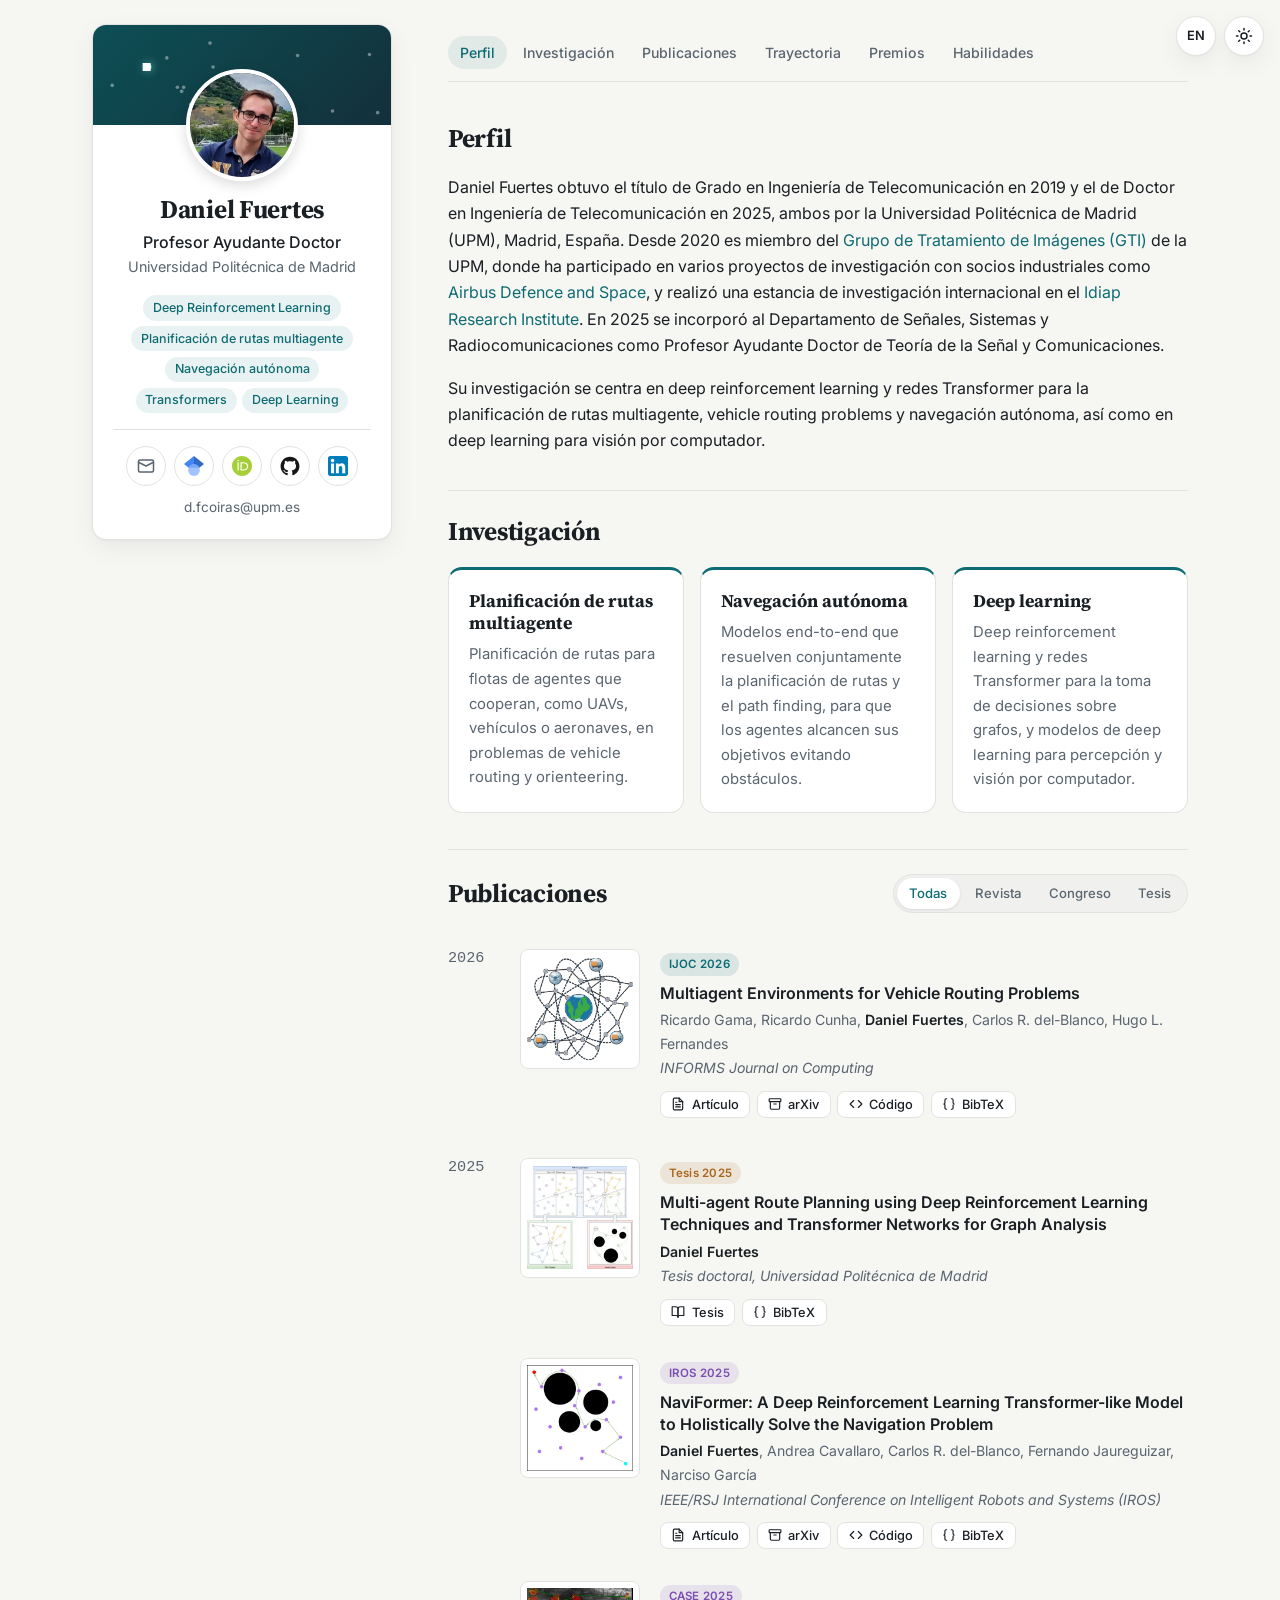
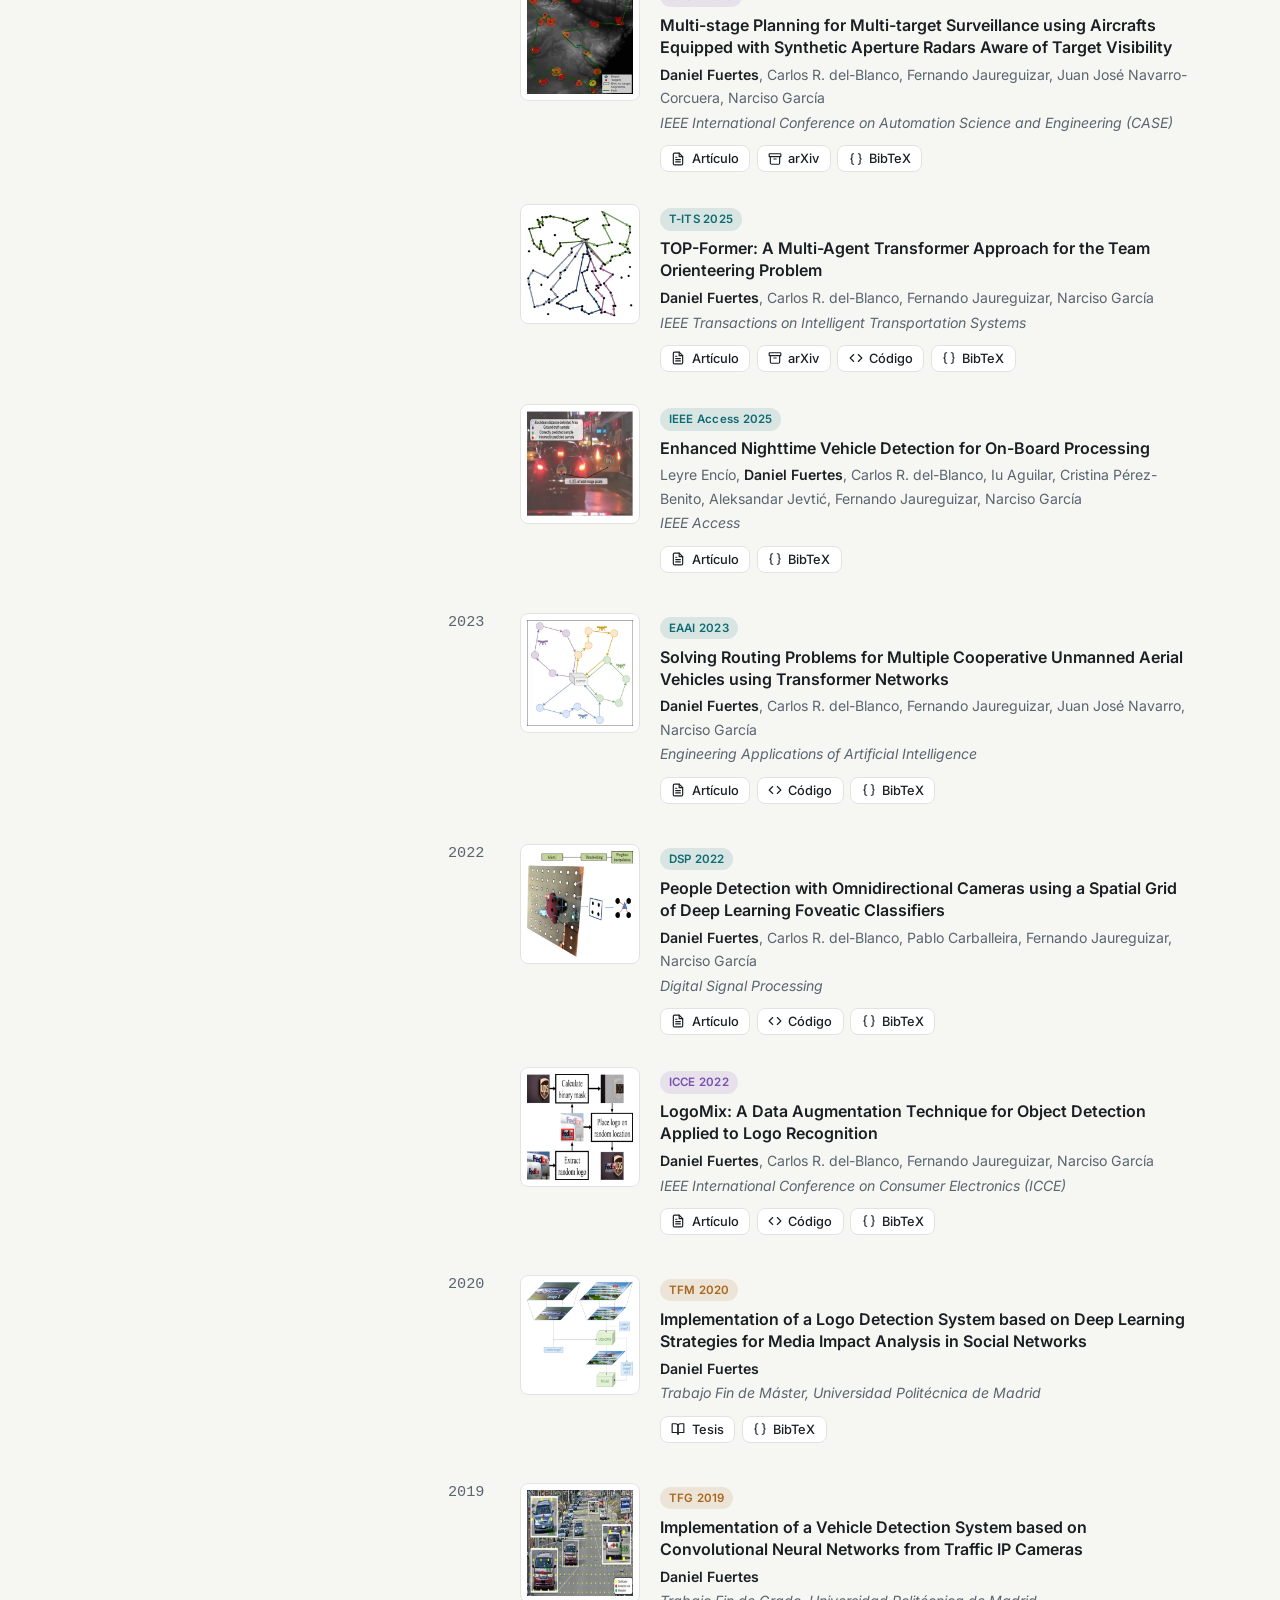
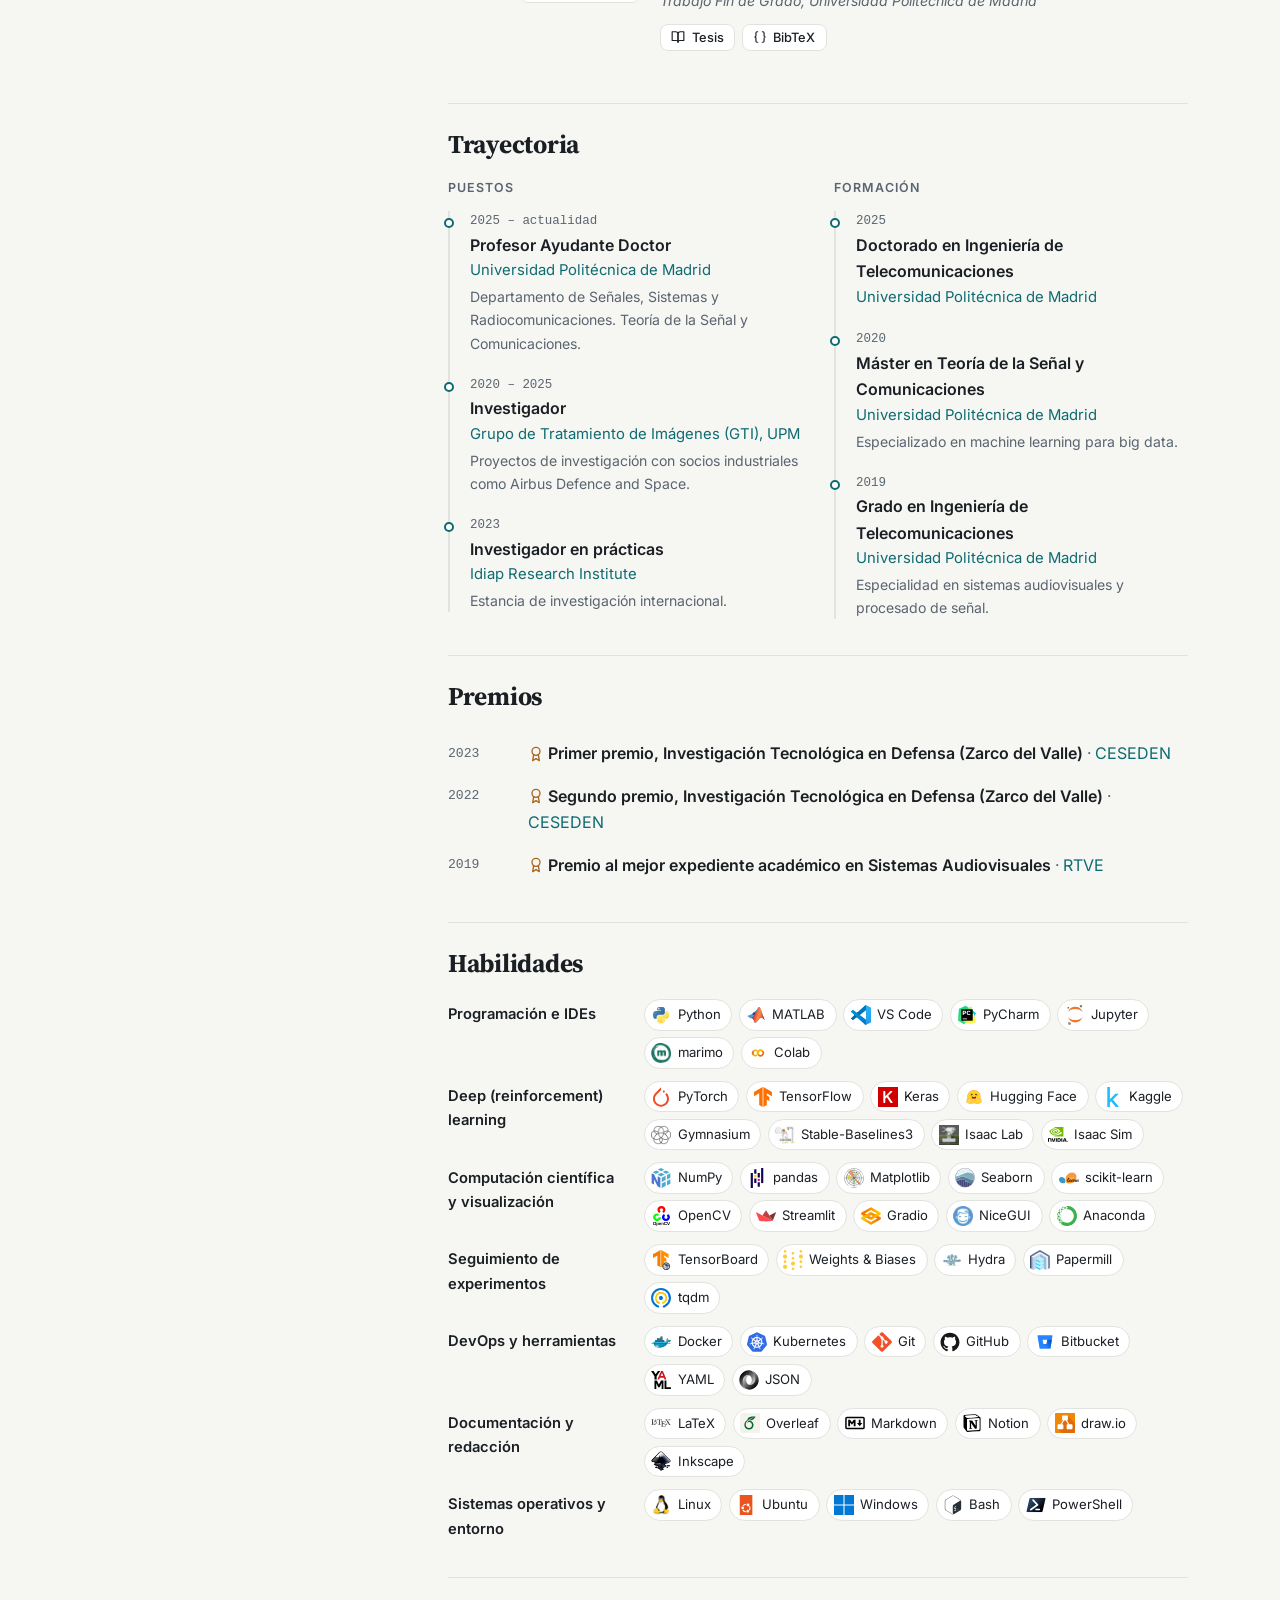
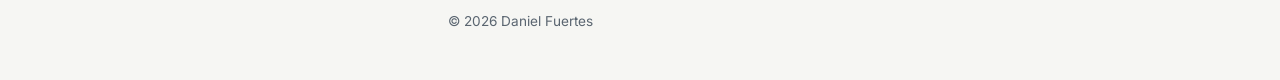
==== es/index.html @ 7e233bfe "feat(i18n): add spanish page with language switch Add es/index.html and an EN/ES button next to the " ====
<!DOCTYPE html>
<html lang="es">
<head>
  <meta charset="utf-8">
  <meta name="viewport" content="width=device-width, initial-scale=1">
  <meta name="color-scheme" content="light dark">
  <script>
    // Apply the saved or system theme before first paint to avoid a flash.
    (function () {
      var saved = localStorage.getItem("theme");
      var dark = saved ? saved === "dark" : window.matchMedia("(prefers-color-scheme: dark)").matches;
      document.documentElement.dataset.theme = dark ? "dark" : "light";
    })();
  </script>

  <!-- Spanish version of index.html: same structure, Spanish metadata and labels. -->
  <title>Daniel Fuertes · Profesor Ayudante Doctor en la UPM</title>
  <meta name="description" content="Daniel Fuertes, Profesor Ayudante Doctor en la Universidad Politécnica de Madrid (UPM). Investigación en deep reinforcement learning, redes Transformer, planificación de rutas multiagente y navegación autónoma.">
  <link rel="canonical" href="https://danifuertes.github.io/es/">
  <link rel="alternate" hreflang="en" href="https://danifuertes.github.io/">
  <link rel="alternate" hreflang="es" href="https://danifuertes.github.io/es/">
  <link rel="alternate" hreflang="x-default" href="https://danifuertes.github.io/">
  <meta property="og:type" content="profile">
  <meta property="og:title" content="Daniel Fuertes">
  <meta property="og:description" content="Profesor Ayudante Doctor en la Universidad Politécnica de Madrid. Deep reinforcement learning, planificación de rutas multiagente y navegación autónoma.">
  <meta property="og:url" content="https://danifuertes.github.io/es/">
  <meta property="og:image" content="https://danifuertes.github.io/assets/img/profile.jpg">
  <meta property="og:locale" content="es_ES">
  <meta name="twitter:card" content="summary">
  <script type="application/ld+json">
  {
    "@context": "https://schema.org",
    "@type": "Person",
    "name": "Daniel Fuertes Coiras",
    "alternateName": "Daniel Fuertes",
    "jobTitle": "Profesor Ayudante Doctor",
    "url": "https://danifuertes.github.io/es/",
    "image": "https://danifuertes.github.io/assets/img/profile.jpg",
    "worksFor": { "@type": "CollegeOrUniversity", "name": "Universidad Politécnica de Madrid", "url": "https://www.upm.es" },
    "sameAs": [
      "https://scholar.google.com/citations?user=-WN0LxoAAAAJ",
      "https://orcid.org/0000-0002-5746-2199",
      "https://github.com/danifuertes",
      "https://www.linkedin.com/in/daniel-fuertes-coiras"
    ]
  }
  </script>

  <link rel="icon" type="image/png" href="/assets/img/favicon.png">
  <link rel="preconnect" href="https://fonts.googleapis.com">
  <link rel="preconnect" href="https://fonts.gstatic.com" crossorigin>
  <link rel="stylesheet" href="https://fonts.googleapis.com/css2?family=Inter:wght@400;500;600&family=Source+Serif+4:opsz,wght@8..60,600;8..60,700&display=swap">
  <link rel="stylesheet" href="/assets/css/main.css">
</head>
<body>
  <a class="skip-link" href="#main">Saltar al contenido</a>
  <div class="top-actions">
    <a class="top-action lang-toggle" href="/" hreflang="en" lang="en" title="View in English" data-lang-link>EN</a>
    <button class="top-action theme-toggle" type="button" aria-label="Cambiar modo oscuro" data-theme-toggle>
      <svg class="icon theme-toggle__sun" viewBox="0 0 24 24" fill="none" stroke="currentColor" stroke-width="2" stroke-linecap="round" aria-hidden="true"><circle cx="12" cy="12" r="4"/><path d="M12 2v2M12 20v2M4.93 4.93l1.41 1.41M17.66 17.66l1.41 1.41M2 12h2M20 12h2M6.34 17.66l-1.41 1.41M19.07 4.93l-1.41 1.41"/></svg>
      <svg class="icon theme-toggle__moon" viewBox="0 0 24 24" fill="none" stroke="currentColor" stroke-width="2" stroke-linecap="round" stroke-linejoin="round" aria-hidden="true"><path d="M12 3a6 6 0 0 0 9 9 9 9 0 1 1-9-9Z"/></svg>
    </button>
  </div>

  <div class="layout">
    <aside class="sidebar">
      <div class="profile-card">
        <canvas class="route-graph" aria-hidden="true" data-route-graph></canvas>
        <div id="profile"></div>
      </div>
    </aside>

    <main id="main" class="content">
      <nav class="section-nav" aria-label="Secciones"><ul id="nav"></ul></nav>

      <!-- Keep the same sections and order as index.html. -->
      <section class="section" id="about"></section>
      <section class="section" id="research"></section>
      <section class="section" id="publications"></section>
      <section class="section" id="experience"></section>
      <section class="section" id="teaching"></section>
      <section class="section" id="awards"></section>
      <section class="section" id="skills"></section>

      <footer class="footer" id="footer"></footer>
    </main>
  </div>

  <script src="/assets/js/vendor/js-yaml.min.js" defer></script>
  <script src="/assets/js/render.js" defer></script>
  <script src="/assets/js/main.js" defer></script>
  <script src="/assets/js/route-graph.js" defer></script>
</body>
</html>
---- assets/css/main.css ----
/* ==========================================================================
   Daniel Fuertes · personal site
   1. Design tokens   2. Base   3. Layout   4. Sidebar   5. Navigation
   6. Sections        7. Components   8. Publications   9. Utilities / responsive
   ========================================================================== */

/* 1. Design tokens -------------------------------------------------------- */
:root {
  --font-sans: "Inter", system-ui, -apple-system, "Segoe UI", Roboto, sans-serif;
  --font-serif: "Source Serif 4", Georgia, "Times New Roman", serif;
  --font-mono: ui-monospace, "SFMono-Regular", Menlo, Consolas, monospace;

  --bg: #f6f6f3;
  --surface: #ffffff;
  --surface-2: #f0f1ee;
  --text: #1a1f24;
  --muted: #5a6570;
  --border: #e2e3de;
  --accent: #0e6b72;
  --accent-hover: #0a5258;
  --accent-soft: rgba(14, 107, 114, 0.09);
  --journal: #0e6b72;
  --conference: #7a4fb0;
  --thesis: #a8661b;
  --thumb-bg: #ffffff;
  --shadow: 0 1px 2px rgba(20, 30, 40, 0.04), 0 8px 24px rgba(20, 30, 40, 0.06);

  /* Colours used by the canvas animation (read from JS). */
  --graph-bg-1: #0d4f55;
  --graph-bg-2: #13303b;
  --graph-node: rgba(255, 255, 255, 0.4);
  --graph-agents: #7fe3d6, #ffc46b, #f59aa7;

  --radius: 14px;
  --radius-sm: 8px;
  --sidebar-width: 300px;
}

[data-theme="dark"] {
  --bg: #0d1113;
  --surface: #141a1d;
  --surface-2: #1a2226;
  --text: #e5e9eb;
  --muted: #98a3aa;
  --border: #253035;
  --accent: #5cc8c4;
  --accent-hover: #86dbd7;
  --accent-soft: rgba(92, 200, 196, 0.12);
  --journal: #5cc8c4;
  --conference: #b597e6;
  --thesis: #e0a55c;
  --thumb-bg: #f3f3f1;
  --shadow: 0 1px 2px rgba(0, 0, 0, 0.3), 0 8px 24px rgba(0, 0, 0, 0.25);

  --graph-bg-1: #0a2a2e;
  --graph-bg-2: #0b1418;
}

/* 2. Base ----------------------------------------------------------------- */
*, *::before, *::after { box-sizing: border-box; }

html { scroll-behavior: smooth; scroll-padding-top: 5rem; }

body {
  margin: 0;
  font-family: var(--font-sans);
  font-size: 16px;
  line-height: 1.65;
  color: var(--text);
  background: var(--bg);
  -webkit-font-smoothing: antialiased;
  transition: background-color 0.2s ease, color 0.2s ease;
}

a { color: var(--accent); text-decoration: none; }
a:hover { color: var(--accent-hover); text-decoration: underline; text-underline-offset: 3px; }
:focus-visible { outline: 2px solid var(--accent); outline-offset: 2px; border-radius: 4px; }

h1, h2, h3, h4 { font-family: var(--font-serif); line-height: 1.25; margin: 0; }
img { max-width: 100%; display: block; }
.icon { flex-shrink: 0; vertical-align: -0.15em; }

.skip-link { position: absolute; left: -999px; top: 1rem; z-index: 100; background: var(--surface); padding: 0.5rem 1rem; border-radius: var(--radius-sm); }
.skip-link:focus { left: 1rem; }

/* 3. Layout --------------------------------------------------------------- */
.layout {
  display: grid;
  grid-template-columns: var(--sidebar-width) minmax(0, 1fr);
  gap: 3.5rem;
  max-width: 1160px;
  margin: 0 auto;
  padding: 1.5rem 2rem 0;
}

.content { min-width: 0; }

/* 4. Sidebar -------------------------------------------------------------- */
.sidebar { position: relative; }

.profile-card {
  position: sticky;
  top: 1.5rem;
  max-height: calc(100vh - 3rem); /* never taller than the screen; scrolls inside on very short screens */
  overflow-y: auto;
  scrollbar-width: thin;
  background: var(--surface);
  border: 1px solid var(--border);
  border-radius: var(--radius);
  box-shadow: var(--shadow);
  text-align: center;
}

.route-graph {
  display: block;
  width: 100%;
  height: 100px;
  background: linear-gradient(135deg, var(--graph-bg-1), var(--graph-bg-2));
}

.profile-card__photo {
  width: 112px;
  height: 112px;
  margin: -56px auto 0;
  position: relative;
  border-radius: 50%;
  border: 4px solid var(--surface);
  object-fit: cover;
  box-shadow: 0 4px 14px rgba(0, 0, 0, 0.15);
}

.profile-card__body { padding: 0.75rem 1.25rem 1.25rem; }
.profile-card__name { font-size: 1.6rem; letter-spacing: -0.01em; }
.profile-card__role { margin: 0.25rem 0 0; font-weight: 500; }
.profile-card__affiliation { margin: 0; font-size: 0.9rem; }
.profile-card__affiliation a { color: var(--muted); }

.social-links {
  display: flex;
  justify-content: center;
  gap: 0.5rem;
  list-style: none;
  margin: 1rem 0 0;
  padding: 1rem 0 0;
  border-top: 1px solid var(--border);
}
.social-links a {
  display: grid;
  place-items: center;
  width: 40px;
  height: 40px;
  border-radius: 50%;
  border: 1px solid var(--border);
  color: var(--muted);
  transition: border-color 0.15s ease, transform 0.15s ease;
}
.social-links a:hover { border-color: var(--accent); color: var(--accent); transform: translateY(-2px); }
.social-links .icon { width: 18px; height: 18px; }
.profile-card__email { display: inline-block; margin-top: 0.6rem; font-size: 0.85rem; color: var(--muted); }
.profile-card .button--block { margin-top: 1rem; }

/* Brand logos: in dark mode, sit on a light tile so dark logos stay visible. */
.logo { width: 20px; height: 20px; object-fit: contain; }
[data-theme="dark"] .logo { background: #f3f3f1; border-radius: 4px; padding: 2px; }

/* Language and theme toggles (top right) */
.top-actions {
  position: fixed;
  top: 1rem;
  right: 1rem;
  z-index: 50;
  display: flex;
  gap: 0.5rem;
}
.top-action {
  display: grid;
  place-items: center;
  width: 40px;
  height: 40px;
  border-radius: 50%;
  border: 1px solid var(--border);
  background: var(--surface);
  color: var(--text);
  font: inherit;
  font-size: 0.8rem;
  font-weight: 600;
  cursor: pointer;
  box-shadow: var(--shadow);
}
.top-action:hover { color: var(--accent); text-decoration: none; }
.theme-toggle .icon { width: 18px; height: 18px; }
.theme-toggle__moon { display: none; }
[data-theme="dark"] .theme-toggle__sun { display: none; }
[data-theme="dark"] .theme-toggle__moon { display: inline; }

/* 5. Section navigation --------------------------------------------------- */
.section-nav {
  position: sticky;
  top: 0;
  z-index: 10;
  margin: 0 0 1rem;
  padding: 0.75rem 0;
  background: color-mix(in srgb, var(--bg) 88%, transparent);
  backdrop-filter: blur(8px);
  -webkit-backdrop-filter: blur(8px);
  border-bottom: 1px solid var(--border);
}
.section-nav ul { display: flex; flex-wrap: wrap; gap: 0.25rem; list-style: none; margin: 0; padding: 0 6.5rem 0 0; }
.section-nav a {
  display: block;
  padding: 0.3rem 0.75rem;
  border-radius: 999px;
  font-size: 0.88rem;
  font-weight: 500;
  color: var(--muted);
}
.section-nav a:hover { color: var(--text); background: var(--surface-2); text-decoration: none; }
.section-nav a.is-active { color: var(--accent); background: var(--accent-soft); }

/* 6. Sections ------------------------------------------------------------- */
.section { padding: 1.5rem 0 2.25rem; }
.section + .section { border-top: 1px solid var(--border); }
.section-header { display: flex; flex-wrap: wrap; align-items: center; justify-content: space-between; gap: 1rem; margin-bottom: 1.25rem; }
.section-header .section-title { margin: 0; }
.section-title { font-size: 1.6rem; margin-bottom: 1.25rem; letter-spacing: -0.01em; }
.subsection-title {
  font-family: var(--font-sans);
  font-size: 0.78rem;
  font-weight: 600;
  letter-spacing: 0.08em;
  text-transform: uppercase;
  color: var(--muted);
  margin-bottom: 1rem;
}

.prose p { margin: 0 0 1rem; }
.prose p:last-child { margin-bottom: 0; }

/* Research */
.research-grid { display: grid; grid-template-columns: repeat(auto-fit, minmax(220px, 1fr)); gap: 1rem; }
.research-card {
  padding: 1.25rem;
  background: var(--surface);
  border: 1px solid var(--border);
  border-radius: var(--radius);
  border-top: 3px solid var(--accent);
}
.research-card__title { font-size: 1.12rem; margin-bottom: 0.5rem; }
.research-card__text { margin: 0; font-size: 0.93rem; color: var(--muted); }

/* Experience timeline */
.timeline-columns { display: grid; grid-template-columns: repeat(auto-fit, minmax(260px, 1fr)); gap: 2rem; }
.timeline { list-style: none; margin: 0; padding: 0 0 0 1.25rem; border-left: 2px solid var(--border); }
.timeline__item { position: relative; display: flex; flex-direction: column; padding-bottom: 1.25rem; }
.timeline__item:last-child { padding-bottom: 0; }
.timeline__item::before {
  content: "";
  position: absolute;
  left: calc(-1.25rem - 6px);
  top: 0.45rem;
  width: 10px;
  height: 10px;
  border-radius: 50%;
  background: var(--surface);
  border: 2px solid var(--accent);
}
.timeline__period { font-family: var(--font-mono); font-size: 0.78rem; color: var(--muted); }
.timeline__title { font-weight: 600; }
.timeline__org { font-size: 0.93rem; }
.timeline__desc { font-size: 0.88rem; color: var(--muted); margin-top: 0.15rem; }

/* Awards / teaching */
.plain-list { list-style: none; margin: 0; padding: 0; }
.plain-list__item { display: grid; grid-template-columns: 4rem 1fr; gap: 1rem; padding: 0.5rem 0; }
.plain-list__meta { font-family: var(--font-mono); font-size: 0.82rem; color: var(--muted); padding-top: 0.15rem; }
.plain-list__icon { color: var(--thesis); margin-right: 0.25rem; }
.plain-list strong { font-weight: 600; }

/* Skills */
.skills { display: grid; grid-template-columns: 11rem 1fr; gap: 0.75rem 1.25rem; margin: 0; }
.skills dt { font-weight: 600; font-size: 0.92rem; padding-top: 0.2rem; }
.skills dd { margin: 0; }
.skill-list { display: flex; flex-wrap: wrap; gap: 0.4rem; list-style: none; margin: 0; padding: 0; }
.skill {
  display: inline-flex;
  align-items: center;
  gap: 0.4rem;
  padding: 0.25rem 0.65rem 0.25rem 0.4rem;
  font-size: 0.82rem;
  background: var(--surface);
  border: 1px solid var(--border);
  border-radius: 999px;
}

.footer { padding: 2rem 0 3rem; border-top: 1px solid var(--border); font-size: 0.85rem; color: var(--muted); }
.footer p { margin: 0; }

/* 7. Components ----------------------------------------------------------- */
.tag-list { display: flex; flex-wrap: wrap; gap: 0.35rem; list-style: none; margin: 0; padding: 0; }
.tag-list--center { justify-content: center; margin-top: 1rem; }
.tag {
  padding: 0.15rem 0.6rem;
  font-size: 0.78rem;
  font-weight: 500;
  border-radius: 999px;
  background: var(--accent-soft);
  color: var(--accent);
}

.button {
  display: inline-flex;
  align-items: center;
  justify-content: center;
  gap: 0.4rem;
  padding: 0.5rem 1rem;
  font: inherit;
  font-size: 0.9rem;
  font-weight: 500;
  line-height: 1.2;
  color: var(--text);
  background: var(--surface);
  border: 1px solid var(--border);
  border-radius: var(--radius-sm);
  cursor: pointer;
  transition: border-color 0.15s ease, color 0.15s ease, background-color 0.15s ease;
}
.button:hover { border-color: var(--accent); color: var(--accent); text-decoration: none; }
.button[aria-expanded="true"] { border-color: var(--accent); color: var(--accent); background: var(--accent-soft); }
.button--small { padding: 0.3rem 0.65rem; font-size: 0.8rem; }
.button--small .icon { width: 14px; height: 14px; }
.button--primary { background: var(--accent); border-color: var(--accent); color: #fff; }
[data-theme="dark"] .button--primary { color: #0d1113; }
.button--primary:hover { background: var(--accent-hover); border-color: var(--accent-hover); color: #fff; }
.button--block { width: 100%; }

.badge {
  display: inline-block;
  padding: 0.1rem 0.55rem;
  font-size: 0.72rem;
  font-weight: 600;
  letter-spacing: 0.02em;
  border-radius: 999px;
  color: var(--badge-color);
  background: color-mix(in srgb, var(--badge-color) 12%, transparent);
}
.badge--journal { --badge-color: var(--journal); }
.badge--conference { --badge-color: var(--conference); }
.badge--thesis { --badge-color: var(--thesis); }

/* 8. Publications --------------------------------------------------------- */
.filter { display: inline-flex; padding: 3px; gap: 2px; background: var(--surface-2); border: 1px solid var(--border); border-radius: 999px; }
.filter__btn {
  padding: 0.3rem 0.8rem;
  font: inherit;
  font-size: 0.82rem;
  font-weight: 500;
  color: var(--muted);
  background: transparent;
  border: 0;
  border-radius: 999px;
  cursor: pointer;
}
.filter__btn:hover { color: var(--text); }
.filter__btn.is-active { background: var(--surface); color: var(--accent); box-shadow: 0 1px 3px rgba(0, 0, 0, 0.1); }

.pub-year { position: relative; padding-left: 4.5rem; }
.pub-year + .pub-year { margin-top: 0.5rem; }
.pub-year__label {
  position: absolute;
  left: 0;
  top: 1rem;
  font-family: var(--font-mono);
  font-size: 0.95rem;
  font-weight: 500;
  color: var(--muted);
}
.pub-year[hidden], .pub[hidden] { display: none; }

.pub {
  display: grid;
  grid-template-columns: 120px minmax(0, 1fr);
  gap: 1.25rem;
  padding: 1rem;
  margin: 0 -1rem;
  border-radius: var(--radius);
  transition: background-color 0.15s ease;
}
.pub:hover { background: var(--surface); box-shadow: var(--shadow); }
.pub:target { background: var(--accent-soft); }

.pub__thumb {
  align-self: start;
  display: block;
  aspect-ratio: 1;
  padding: 6px;
  background: var(--thumb-bg);
  border: 1px solid var(--border);
  border-radius: var(--radius-sm);
  overflow: hidden;
}
.pub__thumb img { width: 100%; height: 100%; object-fit: contain; transition: transform 0.3s ease; }
.pub:hover .pub__thumb img { transform: scale(1.06); }

.pub__title { font-family: var(--font-sans); font-size: 1rem; font-weight: 600; line-height: 1.4; margin: 0.4rem 0 0.25rem; }
.pub__title a { color: var(--text); }
.pub__title a:hover { color: var(--accent); }
.pub__authors { margin: 0; font-size: 0.88rem; color: var(--muted); }
.pub__authors strong { color: var(--text); font-weight: 600; }
.pub__venue { margin: 0.1rem 0 0; font-size: 0.88rem; font-style: italic; color: var(--muted); }
.pub__actions { display: flex; flex-wrap: wrap; gap: 0.4rem; margin-top: 0.7rem; }

.bibtex { position: relative; margin-top: 0.75rem; }
.bibtex pre {
  margin: 0;
  padding: 1rem;
  max-height: 260px;
  overflow: auto;
  font-family: var(--font-mono);
  font-size: 0.75rem;
  line-height: 1.55;
  background: var(--surface-2);
  border: 1px solid var(--border);
  border-radius: var(--radius-sm);
}
.bibtex__copy {
  position: absolute;
  top: 0.5rem;
  right: 0.5rem;
  display: inline-flex;
  align-items: center;
  padding: 0.25rem 0.55rem;
  font: inherit;
  font-size: 0.75rem;
  color: var(--muted);
  background: var(--surface);
  border: 1px solid var(--border);
  border-radius: 6px;
  cursor: pointer;
}
.bibtex__copy span { display: inline-flex; align-items: center; gap: 0.3rem; }
.bibtex__copy span[hidden] { display: none; }
.bibtex__copy:hover { color: var(--accent); border-color: var(--accent); }
.bibtex__copy .icon { width: 13px; height: 13px; }

/* 9. Utilities / responsive ----------------------------------------------- */
.muted { color: var(--muted); }

@media (max-width: 960px) {
  .layout { grid-template-columns: 1fr; gap: 1.5rem; padding: 1rem 1rem 0; }
  .profile-card { position: static; max-height: none; max-width: 560px; margin: 0 auto; }
}

@media (max-width: 600px) {
  .pub-year { padding-left: 0; }
  .pub-year__label { position: static; padding: 1rem 0 0; }
  .pub { grid-template-columns: 76px minmax(0, 1fr); gap: 0.9rem; margin: 0 -0.5rem; padding: 0.75rem 0.5rem; }
  .skills { grid-template-columns: 1fr; gap: 0.25rem; }
  .skills dd { margin-bottom: 0.75rem; }
  .section-nav { margin-left: -1rem; margin-right: -1rem; padding-left: 1rem; padding-right: 1rem; }
  .section-nav ul { flex-wrap: nowrap; overflow-x: auto; scrollbar-width: none; padding-right: 0; }
  .top-actions { top: auto; bottom: 1rem; }
  .filter { display: flex; width: 100%; }
  .filter__btn { flex: 1; padding: 0.3rem 0.25rem; }
}

@media (prefers-reduced-motion: reduce) {
  html { scroll-behavior: auto; }
  *, *::before, *::after { transition: none !important; }
}

@media print {
  .top-actions, .section-nav, .route-graph, .pub__actions, .filter, .bibtex { display: none !important; }
  .layout { display: block; }
  .profile-card { position: static; box-shadow: none; }
}
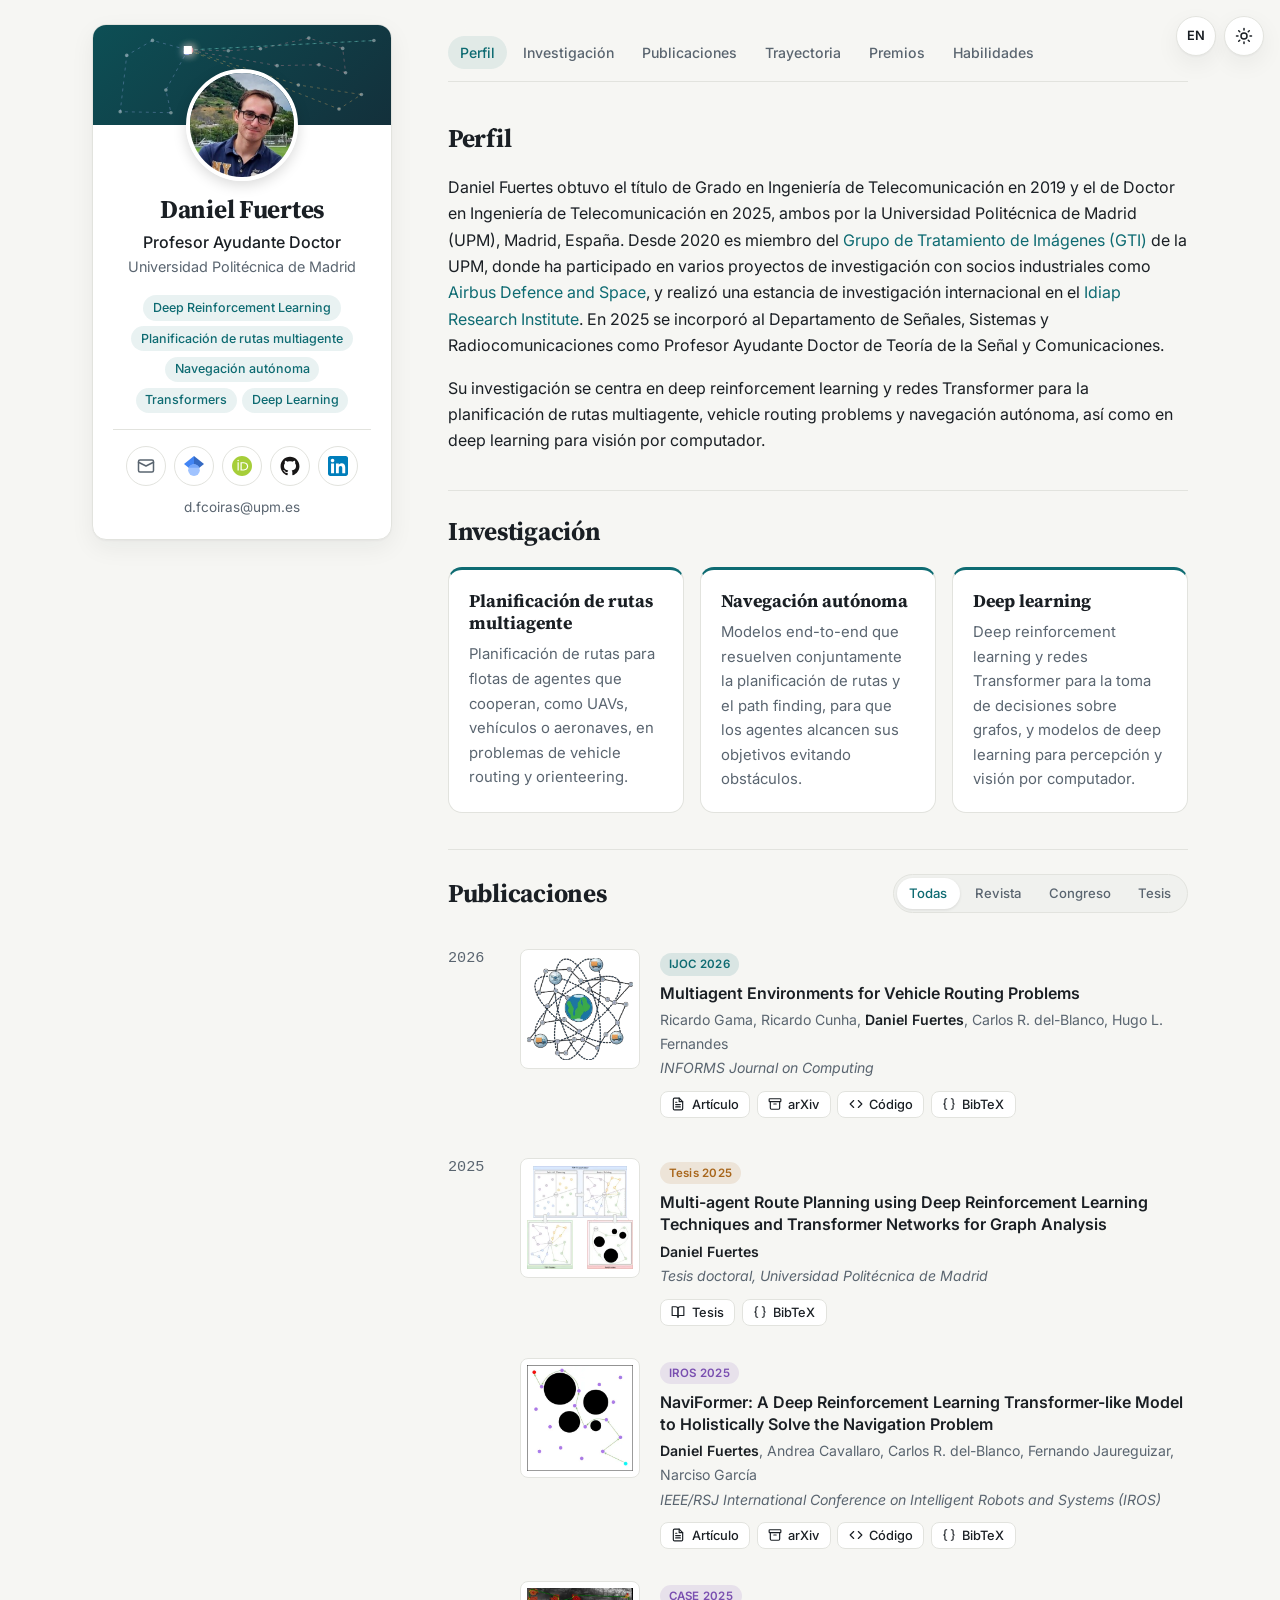
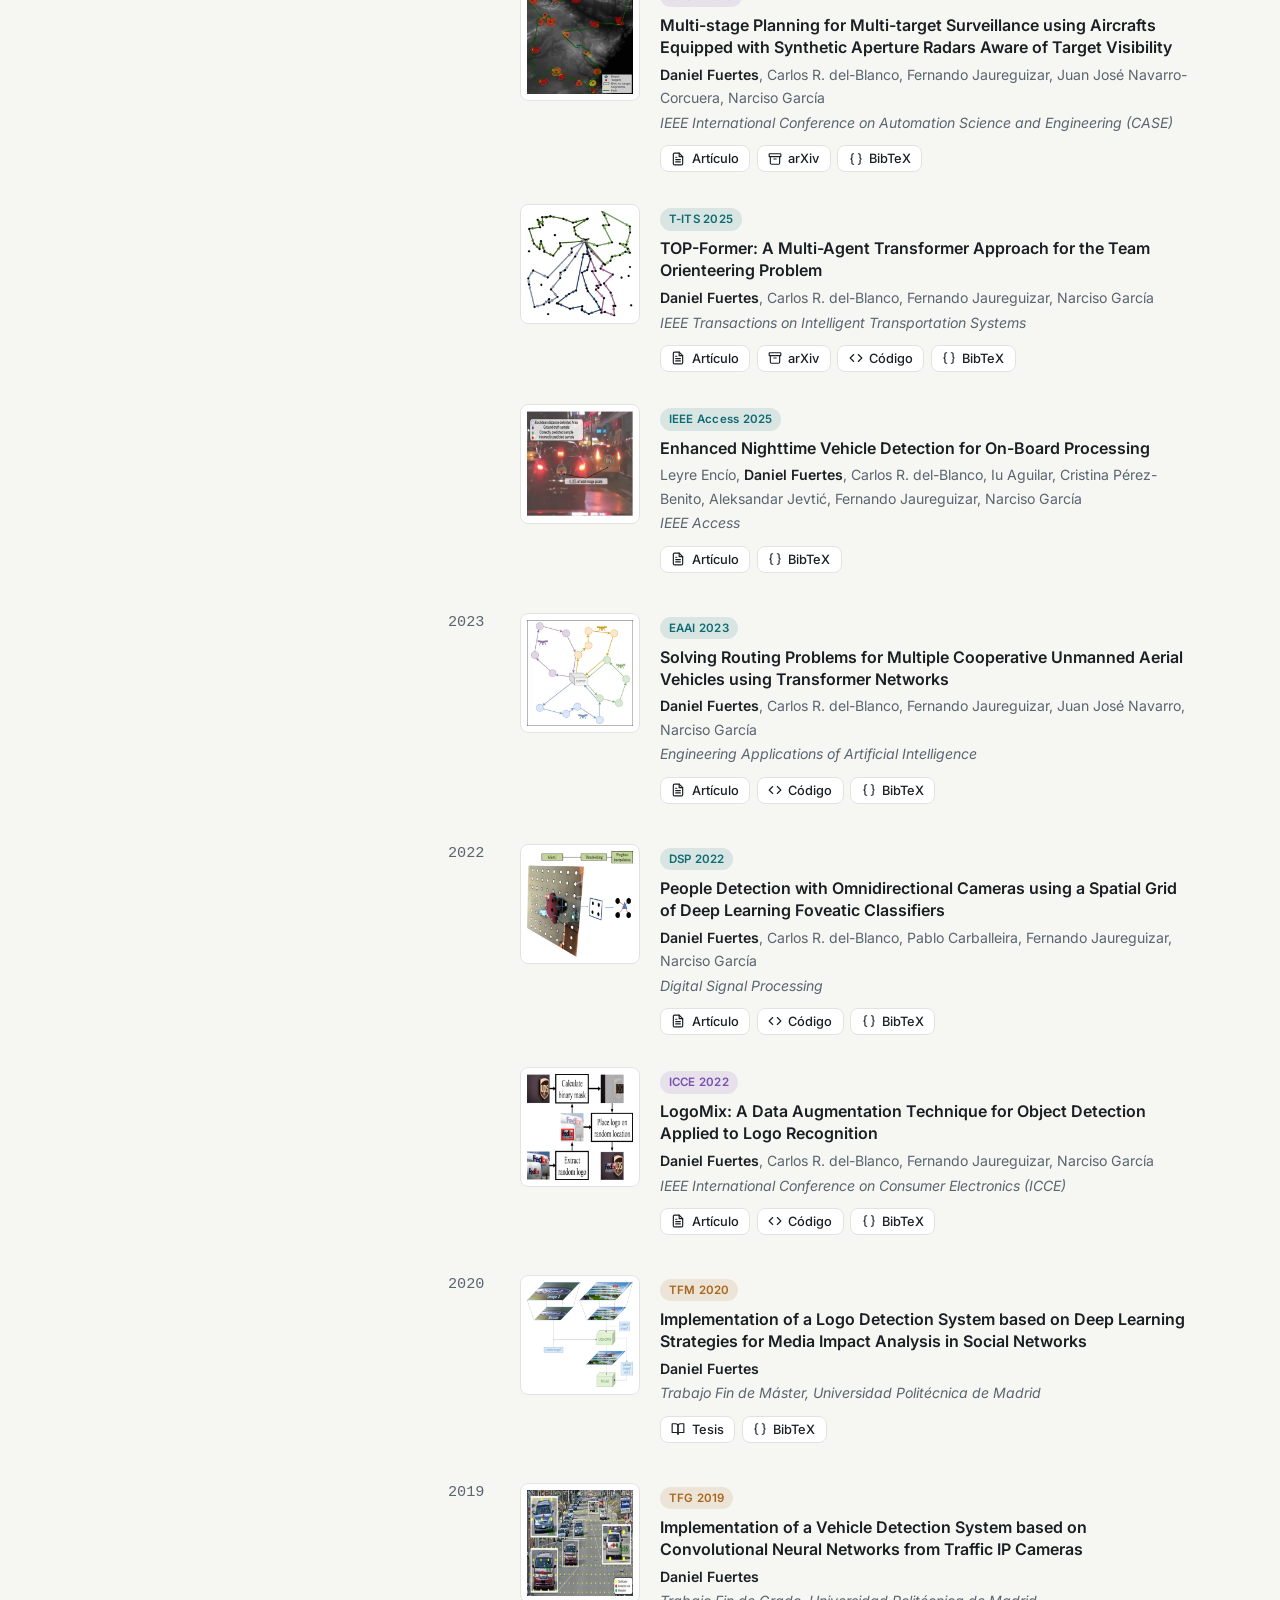
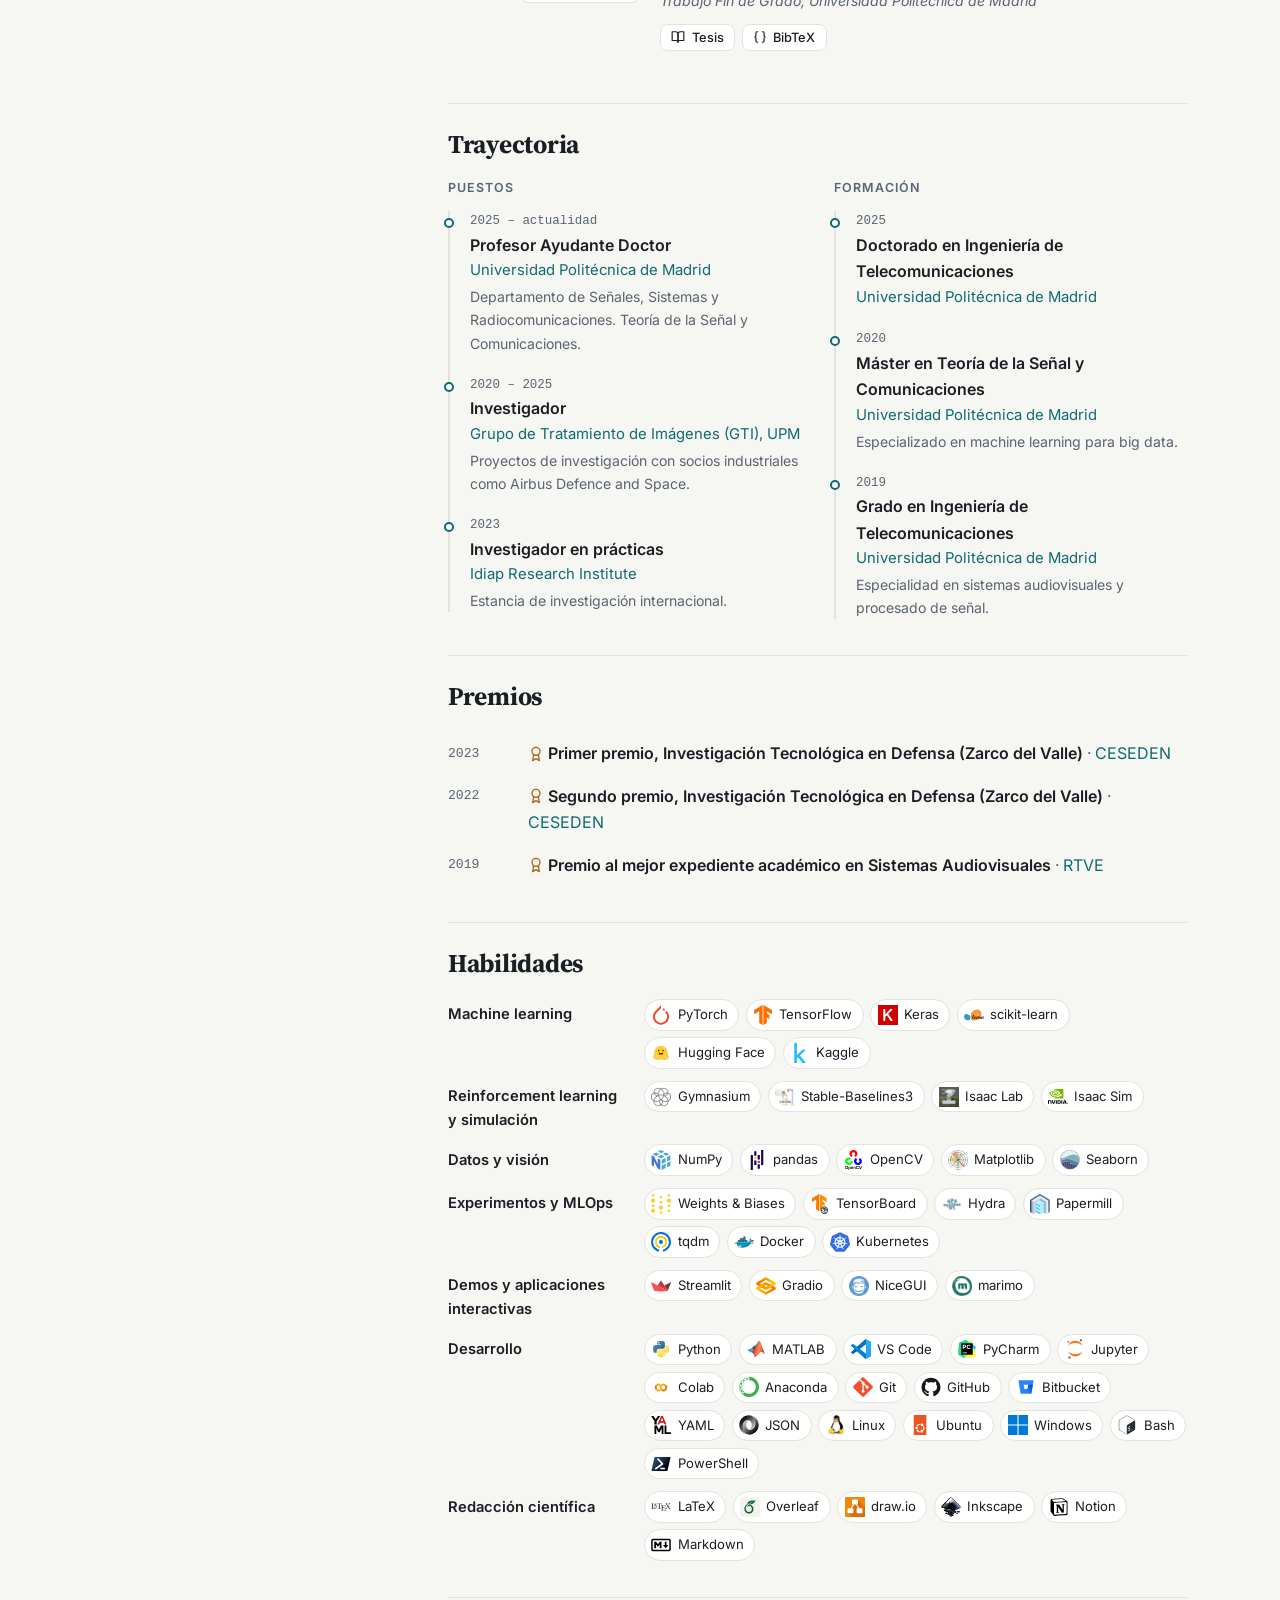
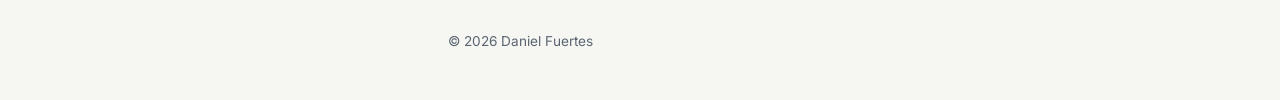
==== commit 82c4b5d5: "feat(banner): animate min-max mtsp solutions Replace the random routes in the sidebar banner with so" ====
--- a/es/index.html
+++ b/es/index.html
@@ -89,6 +89,7 @@
   <script src="/assets/js/vendor/js-yaml.min.js" defer></script>
   <script src="/assets/js/render.js" defer></script>
   <script src="/assets/js/main.js" defer></script>
+  <script src="/assets/js/mtsp.js" defer></script>
   <script src="/assets/js/route-graph.js" defer></script>
 </body>
 </html>
--- a/assets/css/main.css
+++ b/assets/css/main.css
@@ -29,7 +29,7 @@
   --graph-bg-1: #0d4f55;
   --graph-bg-2: #13303b;
   --graph-node: rgba(255, 255, 255, 0.4);
-  --graph-agents: #7fe3d6, #ffc46b, #f59aa7;
+  --graph-agents: #7fe3d6, #ffc46b, #f59aa7, #a9b8ff;
 
   --radius: 14px;
   --radius-sm: 8px;
